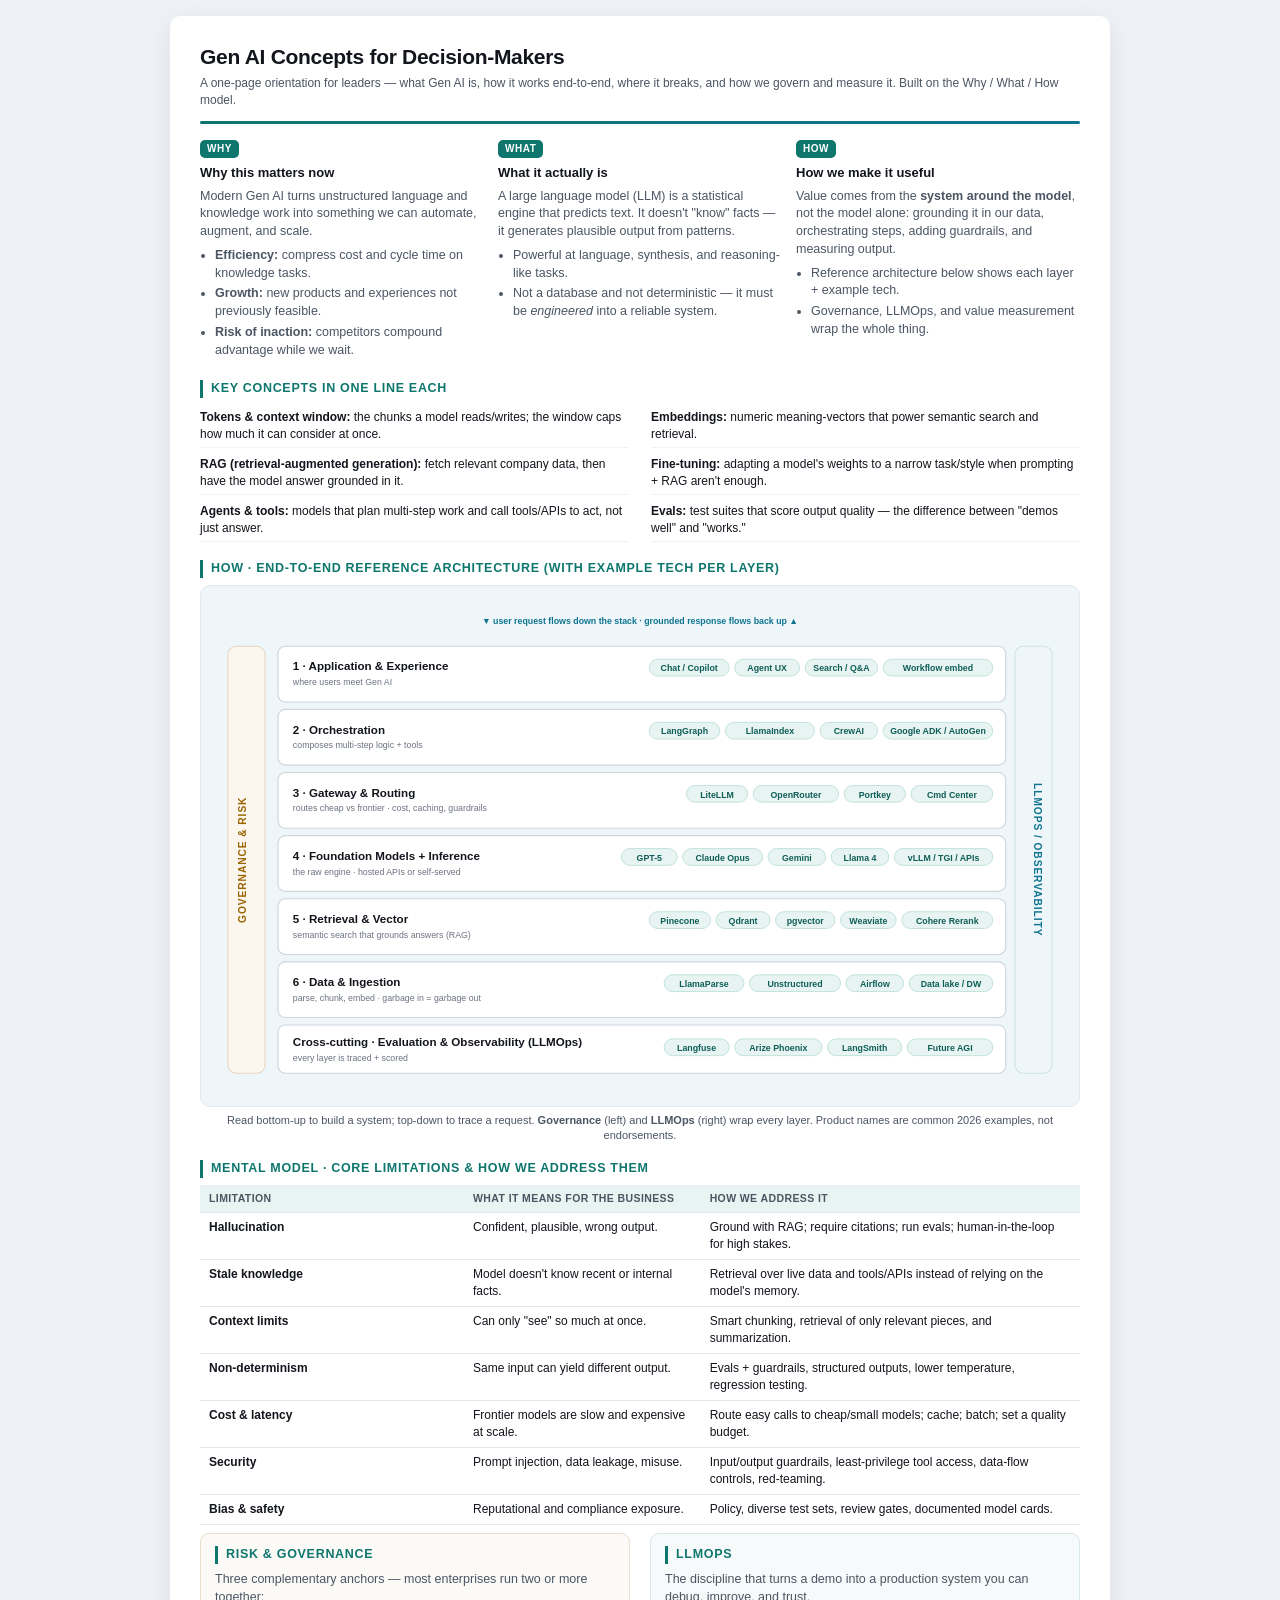
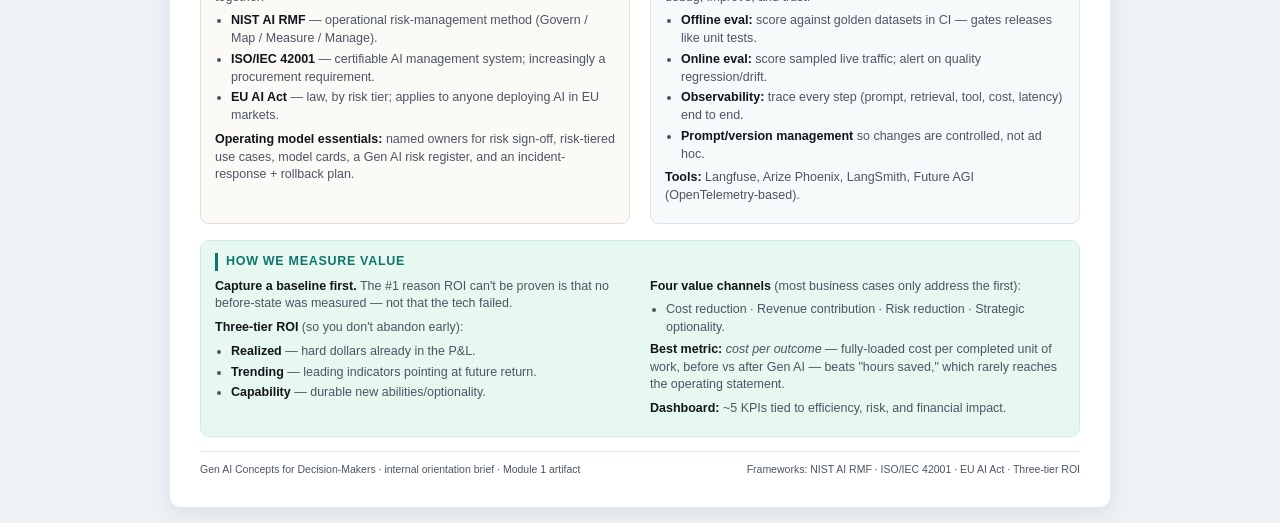
==== ai-concepts-brief.html @ b5ba2427 "chore: add three AI HTML files" ====
<!DOCTYPE html>
<html lang="en">
<head>
<meta charset="UTF-8">
<meta name="viewport" content="width=device-width, initial-scale=1.0">
<title>Gen AI Concepts for Decision-Makers — 1-Page Brief</title>
<style>
  :root{
    color-scheme:light;
    --ink:#12151c; --sub:#4b5563; --line:#e3e7ee; --bg:#ffffff;
    --brand:#0f766e; --brand2:#0e7490; --soft:#e8f4f2; --soft2:#eef6f9;
    --amber:#b45309; --amber-soft:#fdf3e3; --red:#b91c1c; --green:#0a7a54; --green-soft:#e7f8f1;
  }
  *{box-sizing:border-box}
  body{margin:0;background:#eef1f5;color:var(--ink);font-family:-apple-system,BlinkMacSystemFont,"Segoe UI",Roboto,Helvetica,Arial,sans-serif;line-height:1.42;font-size:12.5px}
  .page{max-width:940px;margin:16px auto;background:var(--bg);padding:26px 30px 30px;box-shadow:0 6px 24px rgba(0,0,0,.08);border-radius:10px}
  h1{font-size:21px;margin:0;letter-spacing:-.3px}
  .sub{color:var(--sub);font-size:12px;margin:3px 0 0}
  .rule{height:3px;background:linear-gradient(90deg,var(--brand),var(--brand2));border-radius:3px;margin:12px 0 16px}
  h2{font-size:12.5px;text-transform:uppercase;letter-spacing:.7px;color:var(--brand);margin:0 0 7px;border-left:3px solid var(--brand);padding-left:8px}
  .wxh{display:grid;grid-template-columns:1fr 1fr 1fr;gap:14px;margin-bottom:18px}
  .wxh .col h3{margin:0 0 5px;font-size:13px}
  .wxh .tag{display:inline-block;font-size:10px;font-weight:800;letter-spacing:.5px;color:#fff;background:var(--brand);border-radius:5px;padding:2px 7px;margin-bottom:6px}
  .wxh p{margin:0 0 6px;color:var(--sub)}
  .wxh ul{margin:0;padding-left:15px;color:var(--sub)}
  .wxh li{margin:3px 0}
  .gloss{display:grid;grid-template-columns:1fr 1fr;gap:4px 22px;margin:0 0 18px;font-size:12px}
  .gloss div{padding:4px 0;border-bottom:1px dotted var(--line)}
  .gloss b{color:var(--ink)}
  .diagram{border:1px solid var(--line);border-radius:10px;padding:12px;background:var(--soft2);margin-bottom:6px}
  .cap{font-size:11px;color:var(--sub);margin:0 0 16px;text-align:center}
  table{width:100%;border-collapse:collapse;font-size:12px;margin-bottom:8px}
  th,td{text-align:left;padding:6px 9px;border-bottom:1px solid var(--line);vertical-align:top}
  th{font-size:10.5px;text-transform:uppercase;letter-spacing:.4px;color:var(--sub);background:var(--soft)}
  td.lim{font-weight:700;color:var(--ink);width:30%}
  .two{display:grid;grid-template-columns:1fr 1fr;gap:20px;margin-bottom:16px}
  .box{border:1px solid var(--line);border-radius:9px;padding:12px 14px}
  .box.gov{background:#fbfaf7;border-color:#eadfce}
  .box.ops{background:#f7fafb;border-color:#d9e6ea}
  .box.val{background:var(--green-soft);border-color:#cdeede}
  .box h2{margin-top:0}
  .box p{margin:0 0 6px;color:var(--sub)}
  .box ul{margin:4px 0 0;padding-left:16px;color:var(--sub)}
  .box li{margin:3px 0}
  .box b{color:var(--ink)}
  .foot{margin-top:14px;padding-top:10px;border-top:1px solid var(--line);font-size:10.5px;color:var(--sub);display:flex;justify-content:space-between;flex-wrap:wrap;gap:6px}
  @media print{body{background:#fff}.page{box-shadow:none;margin:0;max-width:none;border-radius:0;padding:14px}}
  @media(max-width:720px){.wxh,.gloss,.two{grid-template-columns:1fr}}
</style>
</head>
<body>
<div class="page">
  <h1>Gen AI Concepts for Decision-Makers</h1>
  <p class="sub">A one-page orientation for leaders — what Gen AI is, how it works end-to-end, where it breaks, and how we govern and measure it. Built on the Why / What / How model.</p>
  <div class="rule"></div>

  <!-- WHY / WHAT / HOW -->
  <div class="wxh">
    <div class="col">
      <span class="tag">WHY</span>
      <h3>Why this matters now</h3>
      <p>Modern Gen AI turns unstructured language and knowledge work into something we can automate, augment, and scale.</p>
      <ul>
        <li><b>Efficiency:</b> compress cost and cycle time on knowledge tasks.</li>
        <li><b>Growth:</b> new products and experiences not previously feasible.</li>
        <li><b>Risk of inaction:</b> competitors compound advantage while we wait.</li>
      </ul>
    </div>
    <div class="col">
      <span class="tag">WHAT</span>
      <h3>What it actually is</h3>
      <p>A large language model (LLM) is a statistical engine that predicts text. It doesn't "know" facts — it generates plausible output from patterns.</p>
      <ul>
        <li>Powerful at language, synthesis, and reasoning-like tasks.</li>
        <li>Not a database and not deterministic — it must be <em>engineered</em> into a reliable system.</li>
      </ul>
    </div>
    <div class="col">
      <span class="tag">HOW</span>
      <h3>How we make it useful</h3>
      <p>Value comes from the <b>system around the model</b>, not the model alone: grounding it in our data, orchestrating steps, adding guardrails, and measuring output.</p>
      <ul>
        <li>Reference architecture below shows each layer + example tech.</li>
        <li>Governance, LLMOps, and value measurement wrap the whole thing.</li>
      </ul>
    </div>
  </div>

  <!-- WHAT: concept glossary -->
  <h2>Key concepts in one line each</h2>
  <div class="gloss">
    <div><b>Tokens &amp; context window:</b> the chunks a model reads/writes; the window caps how much it can consider at once.</div>
    <div><b>Embeddings:</b> numeric meaning-vectors that power semantic search and retrieval.</div>
    <div><b>RAG (retrieval-augmented generation):</b> fetch relevant company data, then have the model answer grounded in it.</div>
    <div><b>Fine-tuning:</b> adapting a model's weights to a narrow task/style when prompting + RAG aren't enough.</div>
    <div><b>Agents &amp; tools:</b> models that plan multi-step work and call tools/APIs to act, not just answer.</div>
    <div><b>Evals:</b> test suites that score output quality — the difference between "demos well" and "works."</div>
  </div>

  <!-- HOW: reference architecture diagram -->
  <h2>How · End-to-end reference architecture (with example tech per layer)</h2>
  <div class="diagram">
  <svg viewBox="0 0 920 528" xmlns="http://www.w3.org/2000/svg" style="width:100%;height:auto" font-family="-apple-system,Segoe UI,Roboto,Arial,sans-serif">
    <defs>
      <style>
        .band{fill:#ffffff;stroke:#cdd6dd;stroke-width:1.2;rx:8}
        .lname{font-size:12.5px;font-weight:700;fill:#12151c}
        .ldesc{font-size:9.5px;fill:#6b7280}
        .chip{fill:#e8f4f2;stroke:#bfe0da;stroke-width:1}
        .ctext{font-size:9.5px;fill:#0f5e57;font-weight:600}
        .rail{fill:#fbf7ef;stroke:#e6d7bd;stroke-width:1.2}
        .rail2{fill:#eef6f9;stroke:#cfe1e7;stroke-width:1.2}
        .rtext{font-size:11px;font-weight:800;letter-spacing:1px}
        .flow{font-size:9.5px;fill:#0e7490;font-weight:700}
      </style>
    </defs>

    <!-- Left rail: Governance -->
    <rect x="16" y="52" width="40" height="460" rx="9" class="rail"/>
    <text x="36" y="282" class="rtext" fill="#9a6400" transform="rotate(-90 36 282)" text-anchor="middle">GOVERNANCE &amp; RISK</text>

    <!-- Right rail: LLMOps -->
    <rect x="864" y="52" width="40" height="460" rx="9" class="rail2"/>
    <text x="884" y="282" class="rtext" fill="#0e7490" transform="rotate(90 884 282)" text-anchor="middle">LLMOPS / OBSERVABILITY</text>

    <!-- Flow labels -->
    <text x="460" y="28" class="flow" text-anchor="middle">▼  user request flows down the stack   ·   grounded response flows back up  ▲</text>

    <!-- Bands: helper via repeated rects. Center area x 70..854 -->
    <!-- Band 1: Application -->
    <rect x="70" y="52" width="784" height="60" rx="8" class="band"/>
    <text x="86" y="78" class="lname">1 · Application &amp; Experience</text>
    <text x="86" y="94" class="ldesc">where users meet Gen AI</text>
    <g>
      <rect x="470" y="66" width="86" height="18" rx="9" class="chip"/><text x="513" y="79" class="ctext" text-anchor="middle">Chat / Copilot</text>
      <rect x="562" y="66" width="70" height="18" rx="9" class="chip"/><text x="597" y="79" class="ctext" text-anchor="middle">Agent UX</text>
      <rect x="638" y="66" width="78" height="18" rx="9" class="chip"/><text x="677" y="79" class="ctext" text-anchor="middle">Search / Q&amp;A</text>
      <rect x="722" y="66" width="118" height="18" rx="9" class="chip"/><text x="781" y="79" class="ctext" text-anchor="middle">Workflow embed</text>
    </g>

    <!-- Band 2: Orchestration -->
    <rect x="70" y="120" width="784" height="60" rx="8" class="band"/>
    <text x="86" y="146" class="lname">2 · Orchestration</text>
    <text x="86" y="162" class="ldesc">composes multi-step logic + tools</text>
    <g>
      <rect x="470" y="134" width="76" height="18" rx="9" class="chip"/><text x="508" y="147" class="ctext" text-anchor="middle">LangGraph</text>
      <rect x="552" y="134" width="96" height="18" rx="9" class="chip"/><text x="600" y="147" class="ctext" text-anchor="middle">LlamaIndex</text>
      <rect x="654" y="134" width="62" height="18" rx="9" class="chip"/><text x="685" y="147" class="ctext" text-anchor="middle">CrewAI</text>
      <rect x="722" y="134" width="118" height="18" rx="9" class="chip"/><text x="781" y="147" class="ctext" text-anchor="middle">Google ADK / AutoGen</text>
    </g>

    <!-- Band 3: Gateway -->
    <rect x="70" y="188" width="784" height="60" rx="8" class="band"/>
    <text x="86" y="214" class="lname">3 · Gateway &amp; Routing</text>
    <text x="86" y="230" class="ldesc">routes cheap vs frontier · cost, caching, guardrails</text>
    <g>
      <rect x="510" y="202" width="66" height="18" rx="9" class="chip"/><text x="543" y="215" class="ctext" text-anchor="middle">LiteLLM</text>
      <rect x="582" y="202" width="92" height="18" rx="9" class="chip"/><text x="628" y="215" class="ctext" text-anchor="middle">OpenRouter</text>
      <rect x="680" y="202" width="66" height="18" rx="9" class="chip"/><text x="713" y="215" class="ctext" text-anchor="middle">Portkey</text>
      <rect x="752" y="202" width="88" height="18" rx="9" class="chip"/><text x="796" y="215" class="ctext" text-anchor="middle">Cmd Center</text>
    </g>

    <!-- Band 4: Foundation models + inference -->
    <rect x="70" y="256" width="784" height="60" rx="8" class="band" fill="#f4faf9"/>
    <text x="86" y="282" class="lname">4 · Foundation Models + Inference</text>
    <text x="86" y="298" class="ldesc">the raw engine · hosted APIs or self-served</text>
    <g>
      <rect x="440" y="270" width="60" height="18" rx="9" class="chip"/><text x="470" y="283" class="ctext" text-anchor="middle">GPT-5</text>
      <rect x="506" y="270" width="86" height="18" rx="9" class="chip"/><text x="549" y="283" class="ctext" text-anchor="middle">Claude Opus</text>
      <rect x="598" y="270" width="62" height="18" rx="9" class="chip"/><text x="629" y="283" class="ctext" text-anchor="middle">Gemini</text>
      <rect x="666" y="270" width="62" height="18" rx="9" class="chip"/><text x="697" y="283" class="ctext" text-anchor="middle">Llama 4</text>
      <rect x="734" y="270" width="106" height="18" rx="9" class="chip"/><text x="787" y="283" class="ctext" text-anchor="middle">vLLM / TGI / APIs</text>
    </g>

    <!-- Band 5: Retrieval & vector -->
    <rect x="70" y="324" width="784" height="60" rx="8" class="band"/>
    <text x="86" y="350" class="lname">5 · Retrieval &amp; Vector</text>
    <text x="86" y="366" class="ldesc">semantic search that grounds answers (RAG)</text>
    <g>
      <rect x="470" y="338" width="66" height="18" rx="9" class="chip"/><text x="503" y="351" class="ctext" text-anchor="middle">Pinecone</text>
      <rect x="542" y="338" width="58" height="18" rx="9" class="chip"/><text x="571" y="351" class="ctext" text-anchor="middle">Qdrant</text>
      <rect x="606" y="338" width="64" height="18" rx="9" class="chip"/><text x="638" y="351" class="ctext" text-anchor="middle">pgvector</text>
      <rect x="676" y="338" width="60" height="18" rx="9" class="chip"/><text x="706" y="351" class="ctext" text-anchor="middle">Weaviate</text>
      <rect x="742" y="338" width="98" height="18" rx="9" class="chip"/><text x="791" y="351" class="ctext" text-anchor="middle">Cohere Rerank</text>
    </g>

    <!-- Band 6: Data & ingestion -->
    <rect x="70" y="392" width="784" height="60" rx="8" class="band"/>
    <text x="86" y="418" class="lname">6 · Data &amp; Ingestion</text>
    <text x="86" y="434" class="ldesc">parse, chunk, embed · garbage in = garbage out</text>
    <g>
      <rect x="486" y="406" width="86" height="18" rx="9" class="chip"/><text x="529" y="419" class="ctext" text-anchor="middle">LlamaParse</text>
      <rect x="578" y="406" width="98" height="18" rx="9" class="chip"/><text x="627" y="419" class="ctext" text-anchor="middle">Unstructured</text>
      <rect x="682" y="406" width="62" height="18" rx="9" class="chip"/><text x="713" y="419" class="ctext" text-anchor="middle">Airflow</text>
      <rect x="750" y="406" width="90" height="18" rx="9" class="chip"/><text x="795" y="419" class="ctext" text-anchor="middle">Data lake / DW</text>
    </g>

    <!-- LLMOps band footer inside center -->
    <rect x="70" y="460" width="784" height="52" rx="8" class="band" fill="#f7fafb"/>
    <text x="86" y="483" class="lname" fill="#0e7490">Cross-cutting · Evaluation &amp; Observability (LLMOps)</text>
    <text x="86" y="499" class="ldesc">every layer is traced + scored</text>
    <g>
      <rect x="486" y="475" width="70" height="18" rx="9" class="chip"/><text x="521" y="488" class="ctext" text-anchor="middle">Langfuse</text>
      <rect x="562" y="475" width="94" height="18" rx="9" class="chip"/><text x="609" y="488" class="ctext" text-anchor="middle">Arize Phoenix</text>
      <rect x="662" y="475" width="80" height="18" rx="9" class="chip"/><text x="702" y="488" class="ctext" text-anchor="middle">LangSmith</text>
      <rect x="748" y="475" width="92" height="18" rx="9" class="chip"/><text x="794" y="488" class="ctext" text-anchor="middle">Future AGI</text>
    </g>
  </svg>
  </div>
  <p class="cap">Read bottom-up to build a system; top-down to trace a request. <b>Governance</b> (left) and <b>LLMOps</b> (right) wrap every layer. Product names are common 2026 examples, not endorsements.</p>

  <!-- MENTAL MODEL: limitations -->
  <h2>Mental model · Core limitations &amp; how we address them</h2>
  <table>
    <tr><th>Limitation</th><th>What it means for the business</th><th>How we address it</th></tr>
    <tr><td class="lim">Hallucination</td><td>Confident, plausible, wrong output.</td><td>Ground with RAG; require citations; run evals; human-in-the-loop for high stakes.</td></tr>
    <tr><td class="lim">Stale knowledge</td><td>Model doesn't know recent or internal facts.</td><td>Retrieval over live data and tools/APIs instead of relying on the model's memory.</td></tr>
    <tr><td class="lim">Context limits</td><td>Can only "see" so much at once.</td><td>Smart chunking, retrieval of only relevant pieces, and summarization.</td></tr>
    <tr><td class="lim">Non-determinism</td><td>Same input can yield different output.</td><td>Evals + guardrails, structured outputs, lower temperature, regression testing.</td></tr>
    <tr><td class="lim">Cost &amp; latency</td><td>Frontier models are slow and expensive at scale.</td><td>Route easy calls to cheap/small models; cache; batch; set a quality budget.</td></tr>
    <tr><td class="lim">Security</td><td>Prompt injection, data leakage, misuse.</td><td>Input/output guardrails, least-privilege tool access, data-flow controls, red-teaming.</td></tr>
    <tr><td class="lim">Bias &amp; safety</td><td>Reputational and compliance exposure.</td><td>Policy, diverse test sets, review gates, documented model cards.</td></tr>
  </table>

  <!-- Governance + LLMOps + Value -->
  <div class="two">
    <div class="box gov">
      <h2>Risk &amp; Governance</h2>
      <p>Three complementary anchors — most enterprises run two or more together:</p>
      <ul>
        <li><b>NIST AI RMF</b> — operational risk-management method (Govern / Map / Measure / Manage).</li>
        <li><b>ISO/IEC 42001</b> — certifiable AI management system; increasingly a procurement requirement.</li>
        <li><b>EU AI Act</b> — law, by risk tier; applies to anyone deploying AI in EU markets.</li>
      </ul>
      <p style="margin-top:6px"><b>Operating model essentials:</b> named owners for risk sign-off, risk-tiered use cases, model cards, a Gen AI risk register, and an incident-response + rollback plan.</p>
    </div>
    <div class="box ops">
      <h2>LLMOps</h2>
      <p>The discipline that turns a demo into a production system you can debug, improve, and trust.</p>
      <ul>
        <li><b>Offline eval:</b> score against golden datasets in CI — gates releases like unit tests.</li>
        <li><b>Online eval:</b> score sampled live traffic; alert on quality regression/drift.</li>
        <li><b>Observability:</b> trace every step (prompt, retrieval, tool, cost, latency) end to end.</li>
        <li><b>Prompt/version management</b> so changes are controlled, not ad hoc.</li>
      </ul>
      <p style="margin-top:6px"><b>Tools:</b> Langfuse, Arize Phoenix, LangSmith, Future AGI (OpenTelemetry-based).</p>
    </div>
  </div>

  <div class="box val">
    <h2>How we measure value</h2>
    <div class="two" style="margin-bottom:0">
      <div>
        <p><b>Capture a baseline first.</b> The #1 reason ROI can't be proven is that no before-state was measured — not that the tech failed.</p>
        <p><b>Three-tier ROI</b> (so you don't abandon early):</p>
        <ul>
          <li><b>Realized</b> — hard dollars already in the P&amp;L.</li>
          <li><b>Trending</b> — leading indicators pointing at future return.</li>
          <li><b>Capability</b> — durable new abilities/optionality.</li>
        </ul>
      </div>
      <div>
        <p><b>Four value channels</b> (most business cases only address the first):</p>
        <ul>
          <li>Cost reduction · Revenue contribution · Risk reduction · Strategic optionality.</li>
        </ul>
        <p style="margin-top:4px"><b>Best metric:</b> <em>cost per outcome</em> — fully-loaded cost per completed unit of work, before vs after Gen AI — beats "hours saved," which rarely reaches the operating statement.</p>
        <p style="margin-top:4px"><b>Dashboard:</b> ~5 KPIs tied to efficiency, risk, and financial impact.</p>
      </div>
    </div>
  </div>

  <div class="foot">
    <span>Gen AI Concepts for Decision-Makers · internal orientation brief · Module 1 artifact</span>
    <span>Frameworks: NIST AI RMF · ISO/IEC 42001 · EU AI Act · Three-tier ROI</span>
  </div>
</div>
</body>
</html>
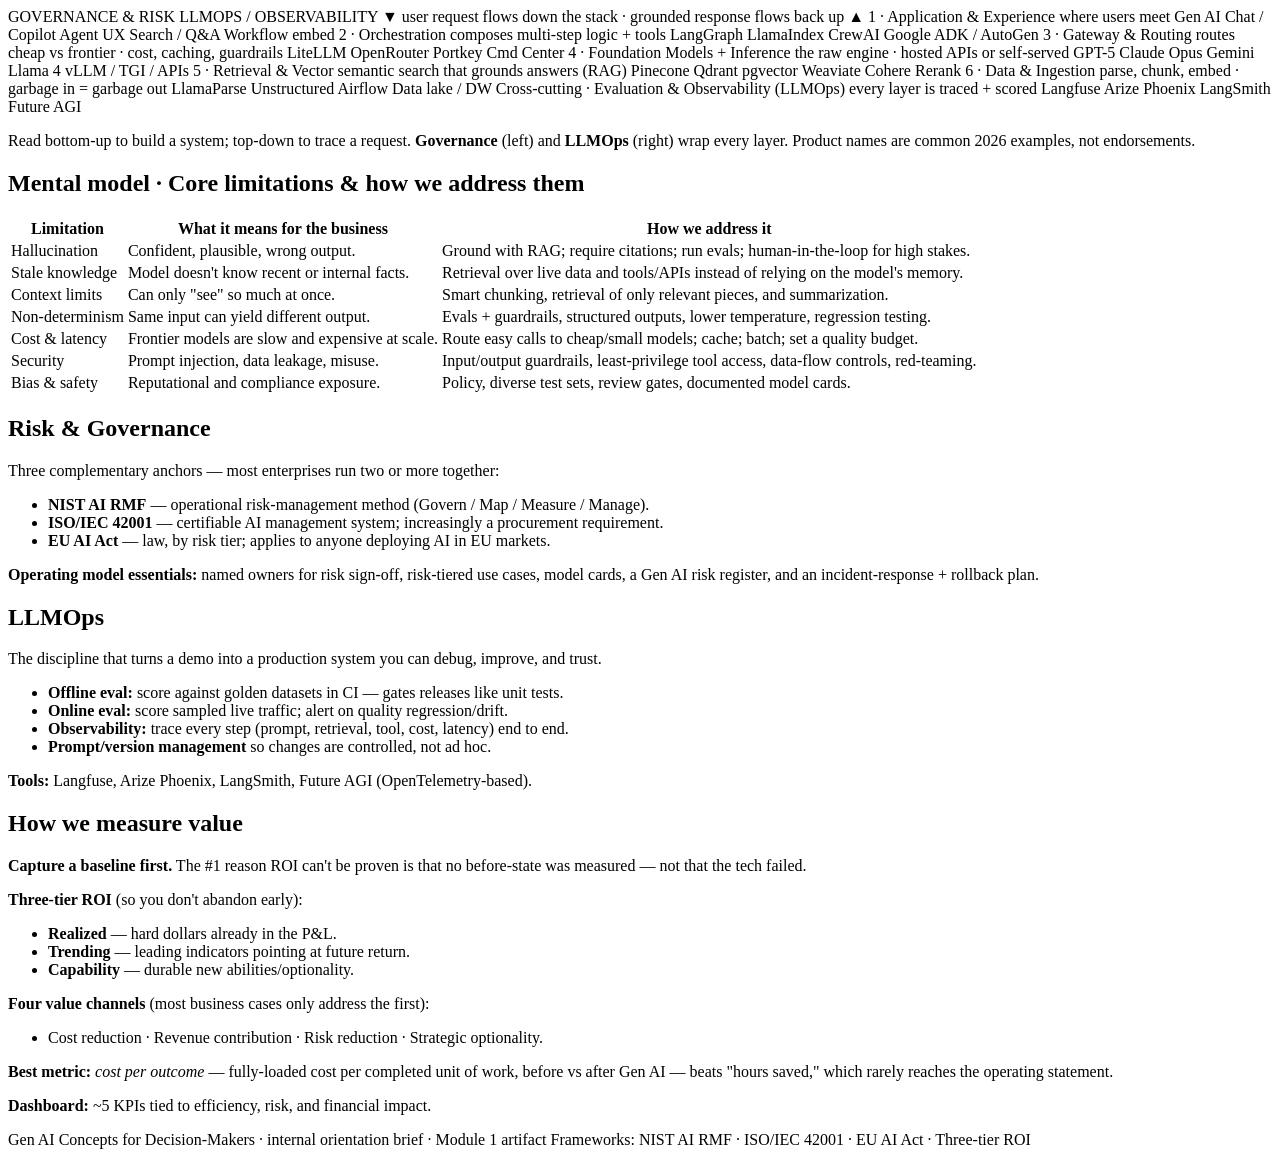
==== commit 0e3c8eaf: "feat: unify site layout and add learning & prototypes" ====
--- a/ai-concepts-brief.html
+++ b/ai-concepts-brief.html
@@ -1,6 +1,6 @@
 <!DOCTYPE html>
 <html lang="en">
-<head>
+<head> 
 <meta charset="UTF-8">
 <meta name="viewport" content="width=device-width, initial-scale=1.0">
 <title>Gen AI Concepts for Decision-Makers — 1-Page Brief</title>
@@ -9,55 +9,50 @@
     color-scheme:light;
     --ink:#12151c; --sub:#4b5563; --line:#e3e7ee; --bg:#ffffff;
     --brand:#0f766e; --brand2:#0e7490; --soft:#e8f4f2; --soft2:#eef6f9;
-    --amber:#b45309; --amber-soft:#fdf3e3; --red:#b91c1c; --green:#0a7a54; --green-soft:#e7f8f1;
-  }
-  *{box-sizing:border-box}
-  body{margin:0;background:#eef1f5;color:var(--ink);font-family:-apple-system,BlinkMacSystemFont,"Segoe UI",Roboto,Helvetica,Arial,sans-serif;line-height:1.42;font-size:12.5px}
-  .page{max-width:940px;margin:16px auto;background:var(--bg);padding:26px 30px 30px;box-shadow:0 6px 24px rgba(0,0,0,.08);border-radius:10px}
-  h1{font-size:21px;margin:0;letter-spacing:-.3px}
-  .sub{color:var(--sub);font-size:12px;margin:3px 0 0}
-  .rule{height:3px;background:linear-gradient(90deg,var(--brand),var(--brand2));border-radius:3px;margin:12px 0 16px}
-  h2{font-size:12.5px;text-transform:uppercase;letter-spacing:.7px;color:var(--brand);margin:0 0 7px;border-left:3px solid var(--brand);padding-left:8px}
-  .wxh{display:grid;grid-template-columns:1fr 1fr 1fr;gap:14px;margin-bottom:18px}
-  .wxh .col h3{margin:0 0 5px;font-size:13px}
-  .wxh .tag{display:inline-block;font-size:10px;font-weight:800;letter-spacing:.5px;color:#fff;background:var(--brand);border-radius:5px;padding:2px 7px;margin-bottom:6px}
-  .wxh p{margin:0 0 6px;color:var(--sub)}
-  .wxh ul{margin:0;padding-left:15px;color:var(--sub)}
-  .wxh li{margin:3px 0}
-  .gloss{display:grid;grid-template-columns:1fr 1fr;gap:4px 22px;margin:0 0 18px;font-size:12px}
-  .gloss div{padding:4px 0;border-bottom:1px dotted var(--line)}
-  .gloss b{color:var(--ink)}
-  .diagram{border:1px solid var(--line);border-radius:10px;padding:12px;background:var(--soft2);margin-bottom:6px}
-  .cap{font-size:11px;color:var(--sub);margin:0 0 16px;text-align:center}
-  table{width:100%;border-collapse:collapse;font-size:12px;margin-bottom:8px}
-  th,td{text-align:left;padding:6px 9px;border-bottom:1px solid var(--line);vertical-align:top}
-  th{font-size:10.5px;text-transform:uppercase;letter-spacing:.4px;color:var(--sub);background:var(--soft)}
-  td.lim{font-weight:700;color:var(--ink);width:30%}
-  .two{display:grid;grid-template-columns:1fr 1fr;gap:20px;margin-bottom:16px}
-  .box{border:1px solid var(--line);border-radius:9px;padding:12px 14px}
-  .box.gov{background:#fbfaf7;border-color:#eadfce}
-  .box.ops{background:#f7fafb;border-color:#d9e6ea}
-  .box.val{background:var(--green-soft);border-color:#cdeede}
-  .box h2{margin-top:0}
-  .box p{margin:0 0 6px;color:var(--sub)}
-  .box ul{margin:4px 0 0;padding-left:16px;color:var(--sub)}
-  .box li{margin:3px 0}
-  .box b{color:var(--ink)}
-  .foot{margin-top:14px;padding-top:10px;border-top:1px solid var(--line);font-size:10.5px;color:var(--sub);display:flex;justify-content:space-between;flex-wrap:wrap;gap:6px}
-  @media print{body{background:#fff}.page{box-shadow:none;margin:0;max-width:none;border-radius:0;padding:14px}}
-  @media(max-width:720px){.wxh,.gloss,.two{grid-template-columns:1fr}}
-</style>
-</head>
-<body>
-<div class="page">
-  <h1>Gen AI Concepts for Decision-Makers</h1>
-  <p class="sub">A one-page orientation for leaders — what Gen AI is, how it works end-to-end, where it breaks, and how we govern and measure it. Built on the Why / What / How model.</p>
-  <div class="rule"></div>
-
-  <!-- WHY / WHAT / HOW -->
+    <meta charset="utf-8">
+    <meta name="viewport" content="width=device-width,initial-scale=1">
+    <title>AI Concepts — Brief</title>
+    <meta name="description" content="A concise brief on core AI concepts for executives.">
+    <link rel="icon" href="assets/favicon.svg" type="image/svg+xml">
+    <link href="https://fonts.googleapis.com/css2?family=Inter:wght@400;600;700&display=swap" rel="stylesheet">
+    <link rel="stylesheet" href="styles.css">
   <div class="wxh">
     <div class="col">
-      <span class="tag">WHY</span>
+    <header class="site-header">
+      <div class="container header-inner">
+        <a class="brand" href="index.html">
+          <img src="assets/logo.svg" alt="Tech Learning" class="brand-logo">
+          <span class="brand-text">Tech Learning</span>
+        </a>
+        <nav class="nav">
+          <ul>
+            <li><a href="index.html">Home</a></li>
+            <li><a href="learning.html">Learning</a></li>
+            <li><a href="prototypes.html">Prototypes</a></li>
+          </ul>
+        </nav>
+      </div>
+    </header>
+
+    <main class="container">
+      <h1 class="page-title">AI Concepts — Brief</h1>
+      <p class="lead">A concise executive brief summarizing core AI concepts and implications.</p>
+      <section class="card">
+        <h2>Key Concepts</h2>
+        <ul>
+          <li>What is machine learning?</li>
+          <li>Supervised vs unsupervised models</li>
+          <li>Model evaluation and risk</li>
+        </ul>
+      </section>
+    </main>
+
+    <footer class="site-footer">
+      <div class="container footer-inner">
+        <p>&copy; <span id="year">2026</span> Tech Learning</p>
+      </div>
+    </footer>
+    <script>document.getElementById('year').textContent = new Date().getFullYear();</script>
       <h3>Why this matters now</h3>
       <p>Modern Gen AI turns unstructured language and knowledge work into something we can automate, augment, and scale.</p>
       <ul>
--- a/styles.css
+++ b/styles.css
@@ -0,0 +1,74 @@
+/* Bright, executive-friendly stylesheet */
+:root{
+  --bg:#ffffff;
+  --muted:#6b7280;
+  --accent:#0f172a;
+  --primary:#0b63ff;
+  --surface:#f8fafc;
+  --radius:10px;
+}
+*{box-sizing:border-box}
+html,body{height:100%}
+body{
+  margin:0;
+  font-family:Inter,system-ui,Segoe UI,Roboto,"Helvetica Neue",Arial;
+  background:var(--bg);
+  color:var(--accent);
+  -webkit-font-smoothing:antialiased;
+}
+.container{max-width:1100px;margin:0 auto;padding:1.25rem}
+.site-header{border-bottom:1px solid #eef2f7;background:linear-gradient(180deg, rgba(255,255,255,0.6), rgba(255,255,255,0));backdrop-filter:saturate(120%) blur(4px)}
+.header-inner{display:flex;align-items:center;justify-content:space-between;padding:0.75rem 0}
+.brand{display:flex;align-items:center;gap:0.6rem;text-decoration:none}
+.brand-logo{height:36px;width:36px;display:inline-block}
+.brand-text{font-weight:700;color:var(--accent);font-size:1.125rem}
+.nav ul{list-style:none;margin:0;padding:0;display:flex;gap:1rem}
+.nav a{color:var(--accent);text-decoration:none;padding:0.35rem 0.45rem;border-radius:6px}
+.nav a:hover{background:var(--surface)}
+.nav-toggle{display:none;background:transparent;border:0;font-size:1.25rem}
+
+/* Secondary nav group styling for larger menus */
+.nav .group-title{font-weight:600;color:var(--muted);font-size:0.85rem;margin-right:0.5rem}
+.nav .nav-group{display:flex;align-items:center;gap:0.5rem}
+
+.hero{padding:3.5rem 0;background:linear-gradient(180deg,#ffffff, #fbfdff)}
+.hero h1{margin:0 0 0.5rem;font-size:2rem;color:var(--accent)}
+.lead{color:#374151;margin:0 0 1.25rem}
+.cta-row{display:flex;gap:0.75rem;margin-top:1rem}
+.btn{display:inline-block;padding:0.6rem 1rem;border-radius:8px;text-decoration:none;border:1px solid transparent}
+.btn.primary{background:var(--primary);color:white}
+.btn.ghost{background:transparent;border-color:#e6eefc;color:var(--primary)}
+
+.features{display:grid;grid-template-columns:repeat(auto-fit,minmax(200px,1fr));gap:1.25rem;padding:2rem 0}
+.features article{background:#fff;border:1px solid #eef2f7;padding:1.25rem;border-radius:8px;box-shadow:0 6px 16px rgba(15,23,42,0.04)}
+.features h2{margin:0 0 0.5rem;font-size:1.125rem}
+
+.resources{padding:1.5rem 0}
+.resource-list{list-style:none;padding:0;margin:0;display:grid;gap:0.5rem}
+.resource-list a{color:var(--primary);text-decoration:none}
+
+/* Generic card */
+.card{background:#fff;border:1px solid #eef2f7;padding:1rem;border-radius:8px;box-shadow:0 6px 18px rgba(2,6,23,0.04)}
+
+/* Dashboard / simulator utilities */
+.simulator{display:grid;grid-template-columns:1fr;gap:1rem}
+.simulator .controls{display:flex;flex-direction:column;gap:0.5rem}
+.simulator .output{background:#f8fafc;padding:1rem;border-radius:8px;border:1px solid #eef2f7}
+
+/* Page title */
+.page-title{font-size:1.5rem;margin:0 0 0.5rem;color:var(--accent)}
+
+
+.contact{padding:1.5rem 0;border-top:1px solid #f1f5f9}
+
+.site-footer{border-top:1px solid #eef2f7;padding:1rem 0;background:#fff}
+.footer-inner{display:flex;justify-content:space-between;gap:1rem;align-items:center}
+.site-footer a{color:var(--muted);text-decoration:none;margin-left:0.75rem}
+
+@media (max-width:768px){
+  .nav{position:absolute;right:1rem;top:64px;background:var(--bg);box-shadow:0 8px 20px rgba(2,6,23,0.06);border-radius:10px;padding:1rem;display:none}
+  .nav.open{display:block}
+  .nav ul{flex-direction:column}
+  .nav-toggle{display:inline-block}
+  .footer-inner{flex-direction:column;align-items:flex-start}
+}
